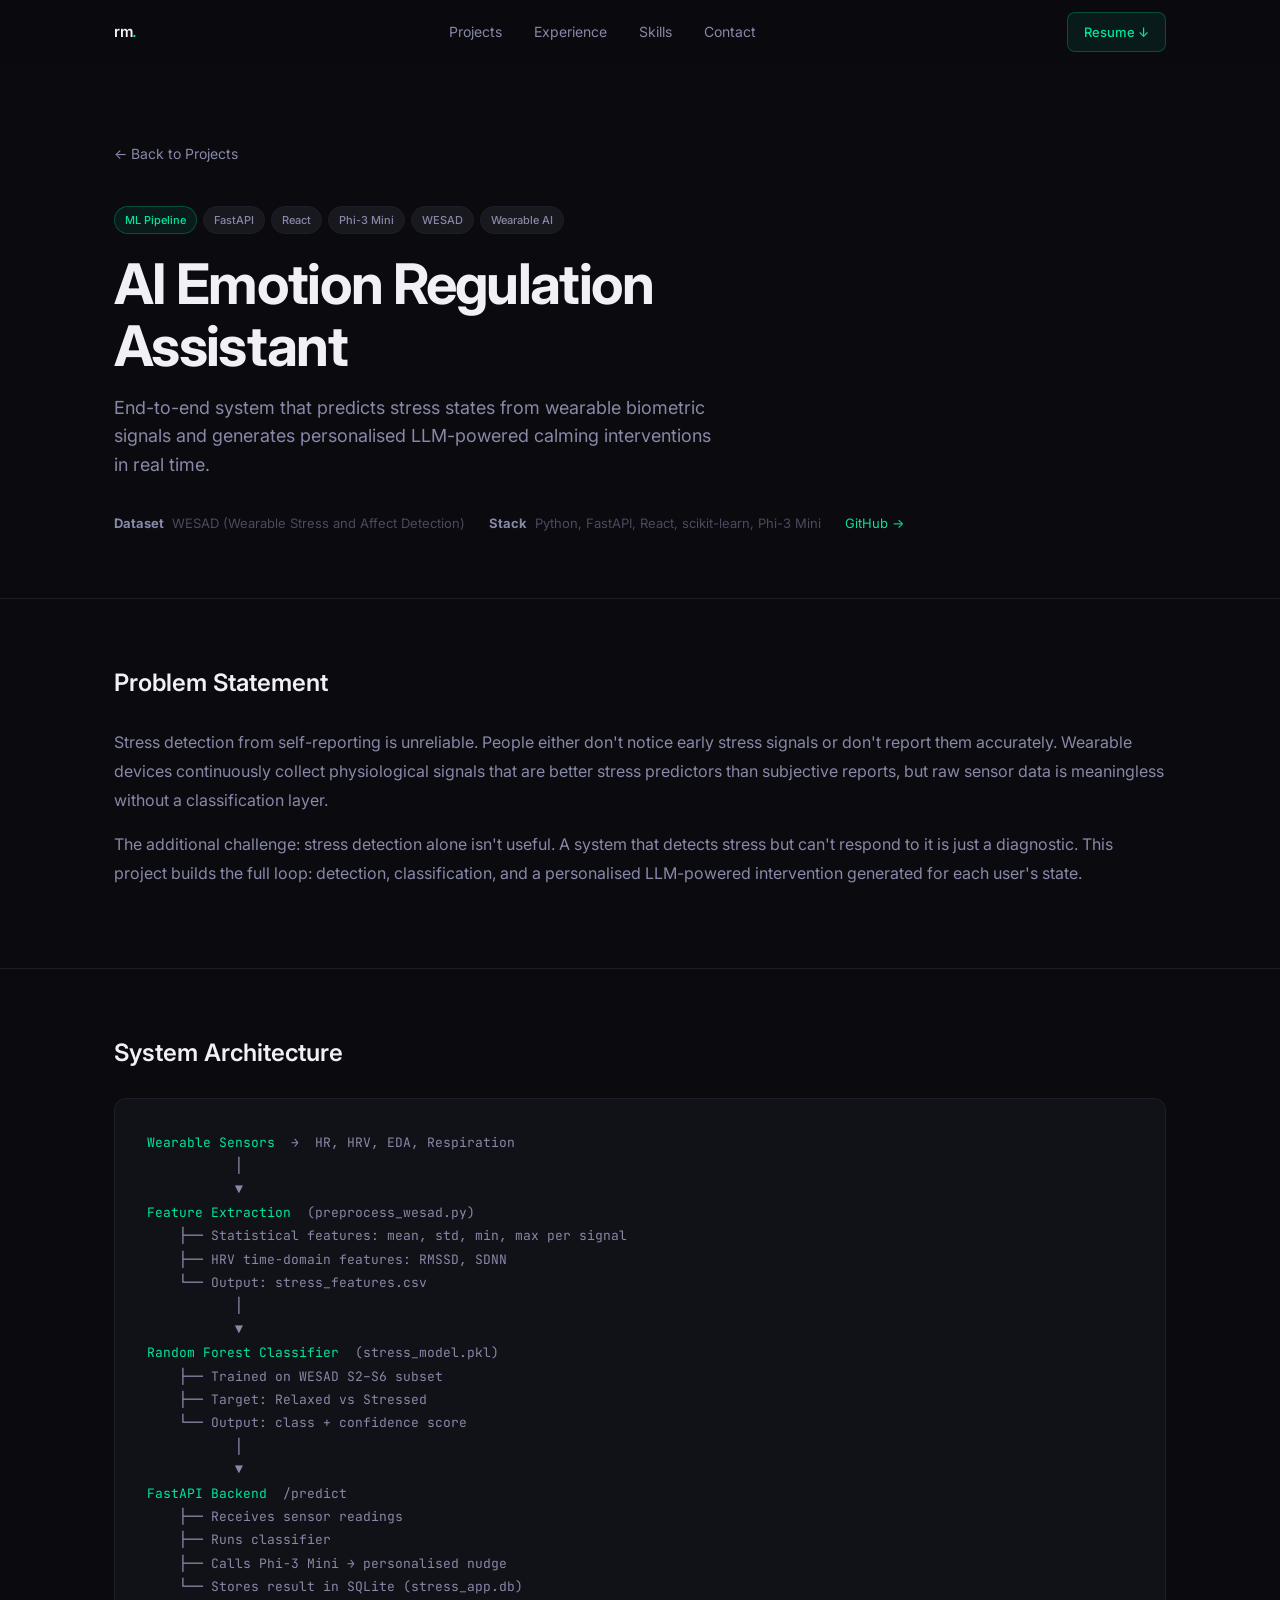
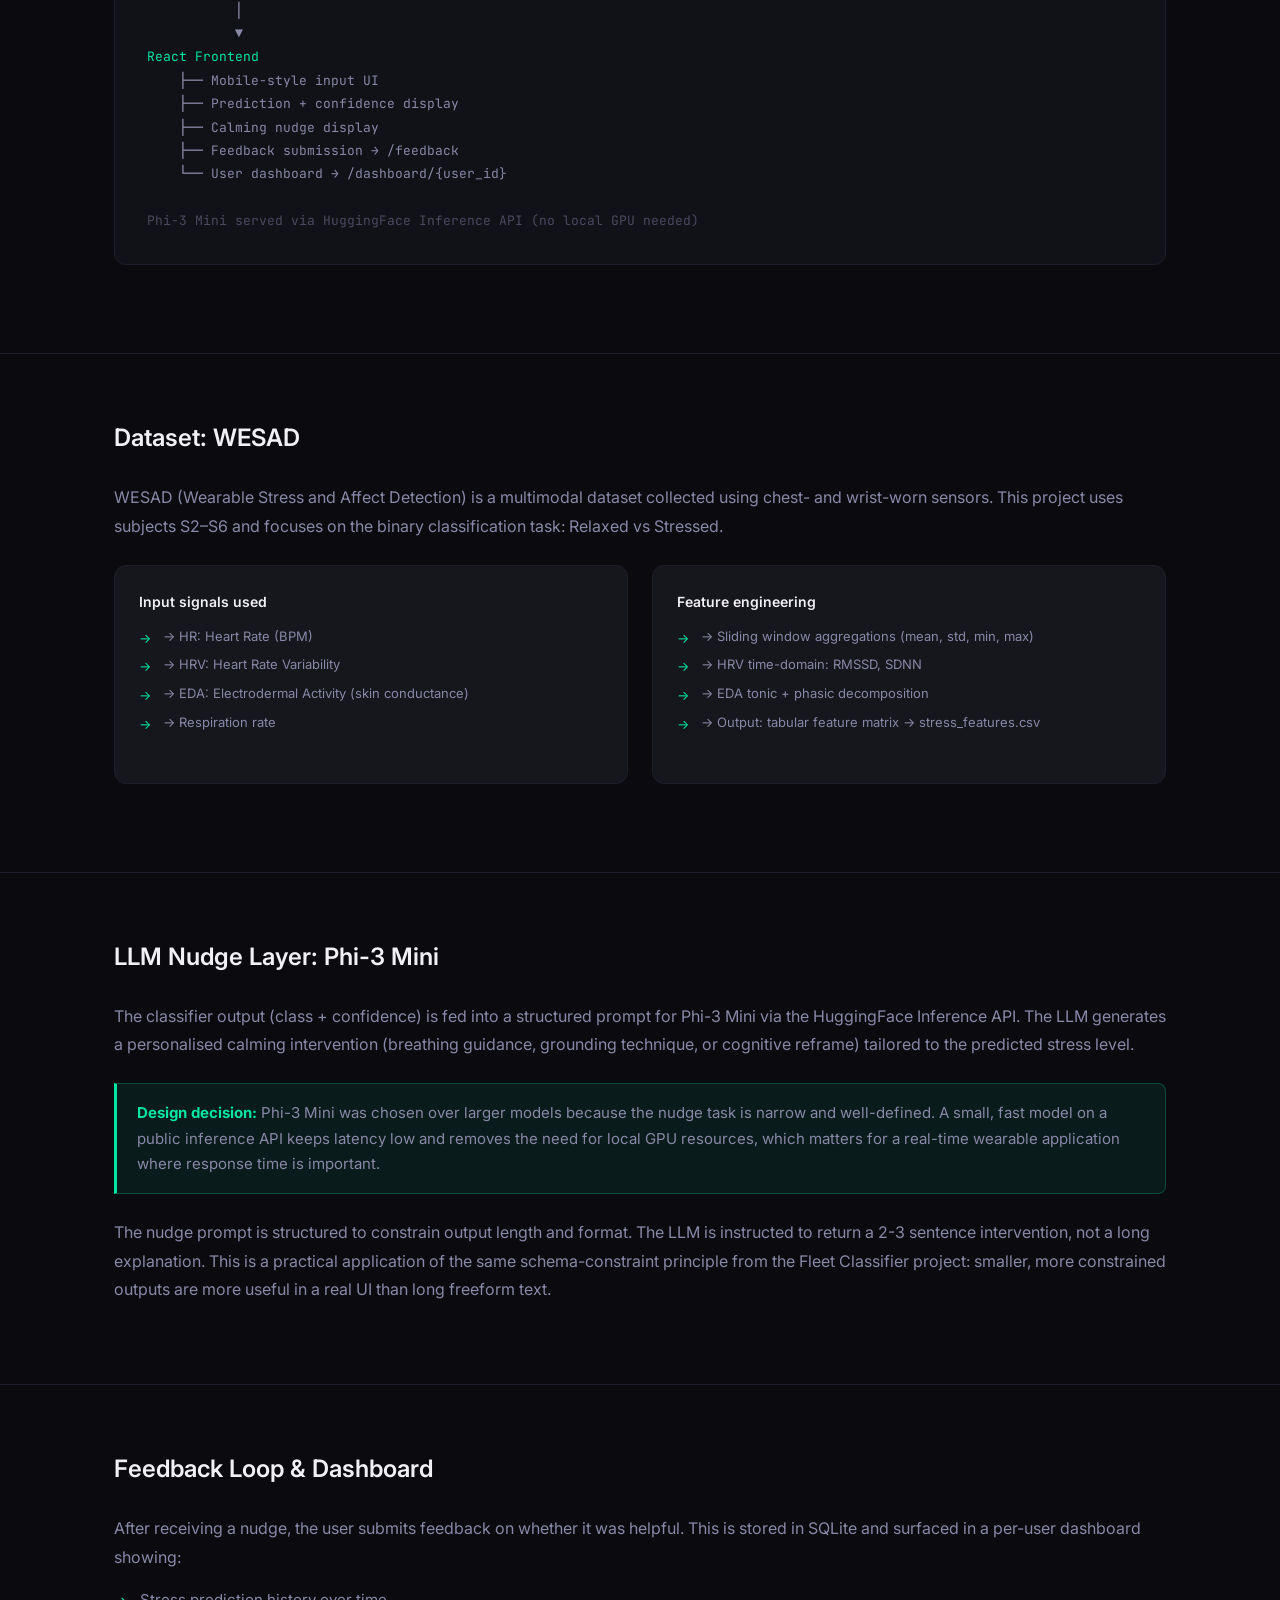
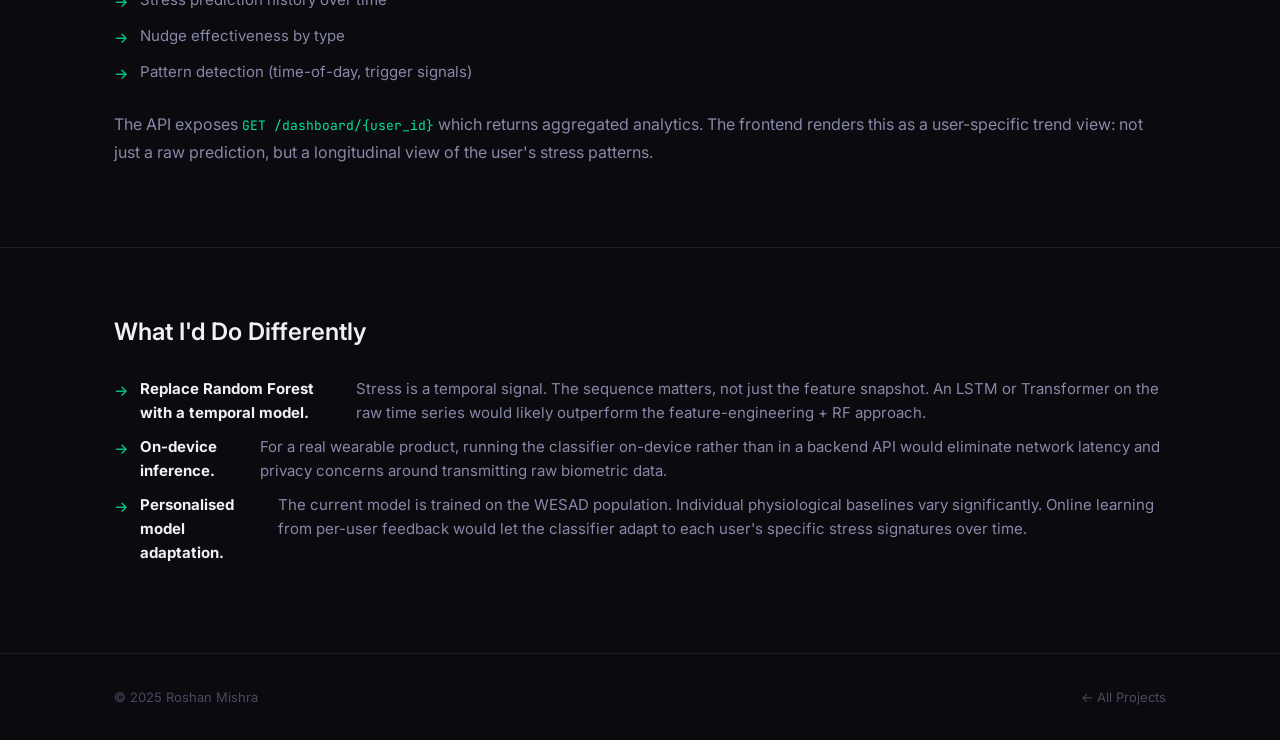
==== projects/emotion-regulation.html @ bee2caea "Add files via upload" ====
<!DOCTYPE html>
<html lang="en">
<head>
  <meta charset="UTF-8" />
  <meta name="viewport" content="width=device-width, initial-scale=1.0" />
  <title>AI Emotion Regulation Assistant — Roshan Mishra</title>
  <link rel="preconnect" href="https://fonts.googleapis.com" />
  <link rel="preconnect" href="https://fonts.gstatic.com" crossorigin />
  <link href="https://fonts.googleapis.com/css2?family=Inter:wght@300;400;500;600;700&family=JetBrains+Mono:wght@400;500&display=swap" rel="stylesheet" />
  <link rel="stylesheet" href="../style.css" />
</head>
<body>

  <nav id="nav">
    <div class="container">
      <div class="nav-inner">
        <a href="../index.html" class="nav-logo">rm<span>.</span></a>
        <ul class="nav-links">
          <li><a href="../index.html#projects">Projects</a></li>
          <li><a href="../index.html#experience">Experience</a></li>
          <li><a href="../index.html#skills">Skills</a></li>
          <li><a href="../index.html#contact">Contact</a></li>
        </ul>
        <a href="../resume.pdf" class="nav-cta" target="_blank">Resume ↓</a>
        <button class="nav-mobile-toggle" id="nav-toggle" aria-label="Menu">&#9776;</button>
      </div>
    </div>
  </nav>

  <div class="project-detail-header">
    <div class="container">
      <a href="../index.html#projects" class="back-link">← Back to Projects</a>
      <div class="project-tags" style="margin-bottom: 20px;">
        <span class="tag accent">ML Pipeline</span>
        <span class="tag">FastAPI</span>
        <span class="tag">React</span>
        <span class="tag">Phi-3 Mini</span>
        <span class="tag">WESAD</span>
        <span class="tag">Wearable AI</span>
      </div>
      <h1 class="project-detail-title">AI Emotion Regulation<br />Assistant</h1>
      <p class="project-detail-subtitle">End-to-end system that predicts stress states from wearable biometric signals and generates personalised LLM-powered calming interventions in real time.</p>
      <div class="project-meta-row">
        <div class="project-meta-item">
          <strong>Dataset</strong> WESAD (Wearable Stress and Affect Detection)
        </div>
        <div class="project-meta-item">
          <strong>Stack</strong> Python, FastAPI, React, scikit-learn, Phi-3 Mini
        </div>
        <div class="project-meta-item">
          <a href="https://github.com/RoshanMishra0" target="_blank" rel="noopener" style="color: var(--accent);">GitHub →</a>
        </div>
      </div>
    </div>
  </div>

  <!-- PROBLEM -->
  <div class="content-section">
    <div class="container">
      <h2>Problem Statement</h2>
      <p>Stress detection from self-reporting is unreliable. People either don't notice early stress signals or don't report them accurately. Wearable devices continuously collect physiological signals that are better stress predictors than subjective reports, but raw sensor data is meaningless without a classification layer.</p>
      <p>The additional challenge: stress detection alone isn't useful. A system that detects stress but can't respond to it is just a diagnostic. This project builds the full loop: detection, classification, and a personalised LLM-powered intervention generated for each user's state.</p>
    </div>
  </div>

  <!-- ARCHITECTURE -->
  <div class="content-section">
    <div class="container">
      <h2>System Architecture</h2>

      <div class="arch-diagram"><span class="arch-accent">Wearable Sensors</span>  →  HR, HRV, EDA, Respiration
           │
           ▼
<span class="arch-accent">Feature Extraction</span>  (preprocess_wesad.py)
    ├── Statistical features: mean, std, min, max per signal
    ├── HRV time-domain features: RMSSD, SDNN
    └── Output: stress_features.csv
           │
           ▼
<span class="arch-accent">Random Forest Classifier</span>  (stress_model.pkl)
    ├── Trained on WESAD S2–S6 subset
    ├── Target: Relaxed vs Stressed
    └── Output: class + confidence score
           │
           ▼
<span class="arch-accent">FastAPI Backend</span>  /predict
    ├── Receives sensor readings
    ├── Runs classifier
    ├── Calls Phi-3 Mini → personalised nudge
    └── Stores result in SQLite (stress_app.db)
           │
           ▼
<span class="arch-accent">React Frontend</span>
    ├── Mobile-style input UI
    ├── Prediction + confidence display
    ├── Calming nudge display
    ├── Feedback submission → /feedback
    └── User dashboard → /dashboard/{user_id}

<span class="arch-dim">Phi-3 Mini served via HuggingFace Inference API (no local GPU needed)</span></div>
    </div>
  </div>

  <!-- DATASET -->
  <div class="content-section">
    <div class="container">
      <h2>Dataset: WESAD</h2>
      <p>WESAD (Wearable Stress and Affect Detection) is a multimodal dataset collected using chest- and wrist-worn sensors. This project uses subjects S2–S6 and focuses on the binary classification task: Relaxed vs Stressed.</p>

      <div class="two-col">
        <div class="info-card">
          <h4>Input signals used</h4>
          <ul style="list-style: none; display: flex; flex-direction: column; gap: 6px;">
            <li style="font-size: 13px; color: var(--text-secondary);">→ HR: Heart Rate (BPM)</li>
            <li style="font-size: 13px; color: var(--text-secondary);">→ HRV: Heart Rate Variability</li>
            <li style="font-size: 13px; color: var(--text-secondary);">→ EDA: Electrodermal Activity (skin conductance)</li>
            <li style="font-size: 13px; color: var(--text-secondary);">→ Respiration rate</li>
          </ul>
        </div>
        <div class="info-card">
          <h4>Feature engineering</h4>
          <ul style="list-style: none; display: flex; flex-direction: column; gap: 6px;">
            <li style="font-size: 13px; color: var(--text-secondary);">→ Sliding window aggregations (mean, std, min, max)</li>
            <li style="font-size: 13px; color: var(--text-secondary);">→ HRV time-domain: RMSSD, SDNN</li>
            <li style="font-size: 13px; color: var(--text-secondary);">→ EDA tonic + phasic decomposition</li>
            <li style="font-size: 13px; color: var(--text-secondary);">→ Output: tabular feature matrix → stress_features.csv</li>
          </ul>
        </div>
      </div>
    </div>
  </div>

  <!-- LLM NUDGE LAYER -->
  <div class="content-section">
    <div class="container">
      <h2>LLM Nudge Layer: Phi-3 Mini</h2>
      <p>The classifier output (class + confidence) is fed into a structured prompt for Phi-3 Mini via the HuggingFace Inference API. The LLM generates a personalised calming intervention (breathing guidance, grounding technique, or cognitive reframe) tailored to the predicted stress level.</p>

      <div class="callout">
        <strong>Design decision:</strong> Phi-3 Mini was chosen over larger models because the nudge task is narrow and well-defined. A small, fast model on a public inference API keeps latency low and removes the need for local GPU resources, which matters for a real-time wearable application where response time is important.
      </div>

      <p>The nudge prompt is structured to constrain output length and format. The LLM is instructed to return a 2-3 sentence intervention, not a long explanation. This is a practical application of the same schema-constraint principle from the Fleet Classifier project: smaller, more constrained outputs are more useful in a real UI than long freeform text.</p>
    </div>
  </div>

  <!-- FEEDBACK LOOP -->
  <div class="content-section">
    <div class="container">
      <h2>Feedback Loop & Dashboard</h2>
      <p>After receiving a nudge, the user submits feedback on whether it was helpful. This is stored in SQLite and surfaced in a per-user dashboard showing:</p>
      <ul>
        <li>Stress prediction history over time</li>
        <li>Nudge effectiveness by type</li>
        <li>Pattern detection (time-of-day, trigger signals)</li>
      </ul>
      <p>The API exposes <code style="font-family: var(--font-mono); font-size: 13px; color: var(--accent);">GET /dashboard/{user_id}</code> which returns aggregated analytics. The frontend renders this as a user-specific trend view: not just a raw prediction, but a longitudinal view of the user's stress patterns.</p>
    </div>
  </div>

  <!-- WHAT I'D DO DIFFERENTLY -->
  <div class="content-section">
    <div class="container">
      <h2>What I'd Do Differently</h2>
      <ul>
        <li><strong style="color: var(--text-primary);">Replace Random Forest with a temporal model.</strong> Stress is a temporal signal. The sequence matters, not just the feature snapshot. An LSTM or Transformer on the raw time series would likely outperform the feature-engineering + RF approach.</li>
        <li><strong style="color: var(--text-primary);">On-device inference.</strong> For a real wearable product, running the classifier on-device rather than in a backend API would eliminate network latency and privacy concerns around transmitting raw biometric data.</li>
        <li><strong style="color: var(--text-primary);">Personalised model adaptation.</strong> The current model is trained on the WESAD population. Individual physiological baselines vary significantly. Online learning from per-user feedback would let the classifier adapt to each user's specific stress signatures over time.</li>
      </ul>
    </div>
  </div>

  <footer>
    <div class="container">
      <div class="footer-inner">
        <span class="footer-copy">© 2025 Roshan Mishra</span>
        <a href="../index.html#projects" style="color: var(--text-muted); font-size: 13px;">← All Projects</a>
      </div>
    </div>
  </footer>

  <script src="../app.js"></script>
</body>
</html>
---- style.css ----
:root {
  --bg: #0a0a0f;
  --bg-surface: #111118;
  --bg-elevated: #18181f;
  --bg-card: #16161d;
  --accent: #00e5a0;
  --accent-dim: rgba(0, 229, 160, 0.08);
  --accent-border: rgba(0, 229, 160, 0.25);
  --accent-glow: rgba(0, 229, 160, 0.15);
  --text-primary: #f0f0f5;
  --text-secondary: #8888a8;
  --text-muted: #4a4a60;
  --border: #1e1e2a;
  --border-hover: #2e2e3e;
  --font-sans: 'Inter', system-ui, -apple-system, sans-serif;
  --font-mono: 'JetBrains Mono', 'Fira Code', 'Courier New', monospace;
  --radius: 8px;
  --radius-lg: 12px;
  --transition: 200ms ease;
}

*, *::before, *::after { box-sizing: border-box; margin: 0; padding: 0; }

html { scroll-behavior: smooth; }

body {
  background: var(--bg);
  color: var(--text-primary);
  font-family: var(--font-sans);
  font-size: 16px;
  line-height: 1.7;
  -webkit-font-smoothing: antialiased;
}

a { color: var(--accent); text-decoration: none; transition: opacity var(--transition); }
a:hover { opacity: 0.8; }

img { max-width: 100%; display: block; }

.container {
  max-width: 1100px;
  margin: 0 auto;
  padding: 0 24px;
}

.section { padding: 96px 0; }
.section-label {
  font-size: 12px;
  font-weight: 500;
  letter-spacing: 0.12em;
  text-transform: uppercase;
  color: var(--accent);
  margin-bottom: 12px;
}
.section-title {
  font-size: clamp(28px, 4vw, 40px);
  font-weight: 600;
  color: var(--text-primary);
  line-height: 1.2;
  margin-bottom: 16px;
}
.section-subtitle {
  font-size: 17px;
  color: var(--text-secondary);
  max-width: 580px;
  line-height: 1.7;
}

/* ── NAV ── */
#nav {
  position: fixed;
  top: 0;
  left: 0;
  right: 0;
  z-index: 100;
  background: rgba(10, 10, 15, 0.85);
  backdrop-filter: blur(12px);
  -webkit-backdrop-filter: blur(12px);
  border-bottom: 1px solid transparent;
  transition: border-color var(--transition);
}
#nav.scrolled { border-bottom-color: var(--border); }
.nav-inner {
  display: flex;
  align-items: center;
  justify-content: space-between;
  height: 64px;
}
.nav-logo {
  font-size: 15px;
  font-weight: 600;
  color: var(--text-primary);
  text-decoration: none;
  letter-spacing: -0.02em;
}
.nav-logo span { color: var(--accent); }
.nav-links {
  display: flex;
  align-items: center;
  gap: 32px;
  list-style: none;
}
.nav-links a {
  font-size: 14px;
  color: var(--text-secondary);
  text-decoration: none;
  transition: color var(--transition);
}
.nav-links a:hover { color: var(--text-primary); opacity: 1; }
.nav-cta {
  font-size: 13px;
  font-weight: 500;
  padding: 8px 16px;
  border: 1px solid var(--accent-border);
  border-radius: var(--radius);
  color: var(--accent);
  background: var(--accent-dim);
  transition: all var(--transition);
  text-decoration: none;
}
.nav-cta:hover { background: rgba(0, 229, 160, 0.15); opacity: 1; }
.nav-mobile-toggle { display: none; background: none; border: none; cursor: pointer; color: var(--text-primary); }

/* ── HERO ── */
#hero {
  padding: 160px 0 96px;
  position: relative;
  overflow: hidden;
}
#hero::before {
  content: '';
  position: absolute;
  top: -200px;
  right: -200px;
  width: 600px;
  height: 600px;
  background: radial-gradient(circle, rgba(0, 229, 160, 0.06) 0%, transparent 70%);
  pointer-events: none;
}
.hero-badge {
  display: inline-flex;
  align-items: center;
  gap: 8px;
  padding: 6px 14px;
  border: 1px solid var(--accent-border);
  border-radius: 100px;
  font-size: 13px;
  color: var(--accent);
  background: var(--accent-dim);
  margin-bottom: 28px;
}
.hero-badge::before {
  content: '';
  width: 6px;
  height: 6px;
  border-radius: 50%;
  background: var(--accent);
  animation: pulse 2s infinite;
}
@keyframes pulse {
  0%, 100% { opacity: 1; }
  50% { opacity: 0.4; }
}
.hero-title {
  font-size: clamp(40px, 6vw, 72px);
  font-weight: 700;
  letter-spacing: -0.03em;
  line-height: 1.05;
  margin-bottom: 24px;
  color: var(--text-primary);
}
.hero-title .accent { color: var(--accent); }
.hero-subtitle {
  font-size: clamp(17px, 2.5vw, 20px);
  color: var(--text-secondary);
  max-width: 600px;
  line-height: 1.6;
  margin-bottom: 40px;
}
.hero-actions {
  display: flex;
  gap: 16px;
  flex-wrap: wrap;
  margin-bottom: 64px;
}
.btn-primary {
  display: inline-flex;
  align-items: center;
  gap: 8px;
  padding: 12px 24px;
  background: var(--accent);
  color: #0a0a0f;
  font-size: 15px;
  font-weight: 600;
  border-radius: var(--radius);
  text-decoration: none;
  transition: all var(--transition);
}
.btn-primary:hover { opacity: 0.9; transform: translateY(-1px); }
.btn-secondary {
  display: inline-flex;
  align-items: center;
  gap: 8px;
  padding: 12px 24px;
  border: 1px solid var(--border-hover);
  color: var(--text-primary);
  font-size: 15px;
  font-weight: 500;
  border-radius: var(--radius);
  text-decoration: none;
  transition: all var(--transition);
}
.btn-secondary:hover { border-color: var(--text-muted); opacity: 1; }

.hero-stats {
  display: grid;
  grid-template-columns: repeat(3, 1fr);
  gap: 1px;
  background: var(--border);
  border: 1px solid var(--border);
  border-radius: var(--radius-lg);
  overflow: hidden;
  max-width: 640px;
}
.hero-stat {
  background: var(--bg-surface);
  padding: 24px 28px;
}
.hero-stat-number {
  font-size: 32px;
  font-weight: 700;
  letter-spacing: -0.03em;
  color: var(--accent);
  font-family: var(--font-mono);
  line-height: 1;
  margin-bottom: 6px;
}
.hero-stat-label {
  font-size: 12px;
  color: var(--text-muted);
  text-transform: uppercase;
  letter-spacing: 0.08em;
}

/* ── PROJECTS ── */
#projects { border-top: 1px solid var(--border); }
.projects-grid {
  display: grid;
  grid-template-columns: repeat(auto-fit, minmax(320px, 1fr));
  gap: 1px;
  background: var(--border);
  border: 1px solid var(--border);
  border-radius: var(--radius-lg);
  overflow: hidden;
  margin-top: 48px;
}
.project-card {
  background: var(--bg-card);
  padding: 32px;
  display: flex;
  flex-direction: column;
  gap: 20px;
  transition: background var(--transition);
  position: relative;
  text-decoration: none;
  color: inherit;
}
.project-card:hover { background: var(--bg-elevated); }
.project-card::after {
  content: '↗';
  position: absolute;
  top: 28px;
  right: 28px;
  font-size: 18px;
  color: var(--text-muted);
  transition: all var(--transition);
}
.project-card:hover::after { color: var(--accent); transform: translate(2px, -2px); }

.project-number {
  font-size: 12px;
  font-family: var(--font-mono);
  color: var(--text-muted);
}
.project-name {
  font-size: 20px;
  font-weight: 600;
  color: var(--text-primary);
  line-height: 1.3;
  padding-right: 32px;
}
.project-desc {
  font-size: 14px;
  color: var(--text-secondary);
  line-height: 1.6;
  flex: 1;
}
.project-metrics {
  display: flex;
  flex-direction: column;
  gap: 8px;
}
.metric-row {
  display: flex;
  justify-content: space-between;
  align-items: center;
  padding: 8px 12px;
  background: var(--bg-surface);
  border-radius: var(--radius);
  border: 1px solid var(--border);
}
.metric-label { font-size: 12px; color: var(--text-muted); }
.metric-value {
  font-size: 14px;
  font-weight: 600;
  font-family: var(--font-mono);
  color: var(--accent);
}
.project-tags {
  display: flex;
  flex-wrap: wrap;
  gap: 6px;
}
.tag {
  font-size: 11px;
  font-weight: 500;
  padding: 4px 10px;
  border-radius: 100px;
  background: var(--bg-elevated);
  border: 1px solid var(--border);
  color: var(--text-secondary);
}
.tag.accent {
  background: var(--accent-dim);
  border-color: var(--accent-border);
  color: var(--accent);
}

/* ── EXPERIENCE ── */
#experience { border-top: 1px solid var(--border); }
.timeline {
  margin-top: 48px;
  display: flex;
  flex-direction: column;
  gap: 0;
  position: relative;
}
.timeline::before {
  content: '';
  position: absolute;
  left: 20px;
  top: 8px;
  bottom: 8px;
  width: 1px;
  background: var(--border);
}
.timeline-item {
  display: grid;
  grid-template-columns: 42px 1fr;
  gap: 20px;
  padding-bottom: 48px;
}
.timeline-item:last-child { padding-bottom: 0; }
.timeline-dot {
  width: 8px;
  height: 8px;
  border-radius: 50%;
  background: var(--accent);
  margin-top: 8px;
  margin-left: 16px;
  position: relative;
  z-index: 1;
  flex-shrink: 0;
}
.timeline-dot.muted {
  background: var(--text-muted);
}
.timeline-content {}
.timeline-period {
  font-size: 12px;
  font-family: var(--font-mono);
  color: var(--text-muted);
  margin-bottom: 6px;
}
.timeline-role {
  font-size: 18px;
  font-weight: 600;
  color: var(--text-primary);
  margin-bottom: 4px;
}
.timeline-company {
  font-size: 14px;
  color: var(--accent);
  margin-bottom: 16px;
}
.timeline-body {
  font-size: 14px;
  color: var(--text-secondary);
  line-height: 1.7;
}
.timeline-body ul {
  list-style: none;
  display: flex;
  flex-direction: column;
  gap: 8px;
}
.timeline-body ul li::before {
  content: '→';
  margin-right: 10px;
  color: var(--text-muted);
}
.confidential-note {
  display: inline-flex;
  align-items: center;
  gap: 6px;
  margin-top: 12px;
  font-size: 12px;
  color: var(--text-muted);
  padding: 6px 12px;
  border: 1px solid var(--border);
  border-radius: 100px;
  background: var(--bg-surface);
}

/* ── SKILLS ── */
#skills { border-top: 1px solid var(--border); }
.skills-grid {
  display: grid;
  grid-template-columns: repeat(auto-fit, minmax(240px, 1fr));
  gap: 24px;
  margin-top: 48px;
}
.skill-group {
  background: var(--bg-card);
  border: 1px solid var(--border);
  border-radius: var(--radius-lg);
  padding: 24px;
}
.skill-group-title {
  font-size: 12px;
  font-weight: 600;
  letter-spacing: 0.1em;
  text-transform: uppercase;
  color: var(--accent);
  margin-bottom: 16px;
  padding-bottom: 12px;
  border-bottom: 1px solid var(--border);
}
.skill-tags {
  display: flex;
  flex-wrap: wrap;
  gap: 8px;
}
.skill-tag {
  font-size: 13px;
  padding: 5px 12px;
  border-radius: 100px;
  background: var(--bg-elevated);
  border: 1px solid var(--border);
  color: var(--text-secondary);
}
.skill-tag.strong {
  color: var(--text-primary);
  border-color: var(--border-hover);
}

/* ── BLOG ── */
#blog { border-top: 1px solid var(--border); }
.blog-grid {
  display: grid;
  grid-template-columns: repeat(auto-fit, minmax(300px, 1fr));
  gap: 1px;
  background: var(--border);
  border: 1px solid var(--border);
  border-radius: var(--radius-lg);
  overflow: hidden;
  margin-top: 48px;
}
.blog-card {
  background: var(--bg-card);
  padding: 28px;
  display: flex;
  flex-direction: column;
  gap: 12px;
  transition: background var(--transition);
}
.blog-card:hover { background: var(--bg-elevated); }
.blog-tag {
  font-size: 11px;
  font-weight: 600;
  letter-spacing: 0.1em;
  text-transform: uppercase;
  color: var(--accent);
}
.blog-title {
  font-size: 17px;
  font-weight: 600;
  color: var(--text-primary);
  line-height: 1.4;
}
.blog-summary {
  font-size: 13px;
  color: var(--text-secondary);
  line-height: 1.6;
  flex: 1;
}
.blog-meta {
  font-size: 12px;
  color: var(--text-muted);
  font-family: var(--font-mono);
}
.blog-coming-soon {
  font-size: 11px;
  padding: 4px 10px;
  border-radius: 100px;
  background: rgba(255, 180, 0, 0.08);
  border: 1px solid rgba(255, 180, 0, 0.2);
  color: #ffa500;
  width: fit-content;
}

/* ── CONTACT ── */
#contact { border-top: 1px solid var(--border); }
.contact-grid {
  display: grid;
  grid-template-columns: 1fr 1fr;
  gap: 64px;
  margin-top: 48px;
}
.contact-links {
  display: flex;
  flex-direction: column;
  gap: 16px;
  margin-top: 24px;
}
.contact-link {
  display: flex;
  align-items: center;
  gap: 14px;
  padding: 16px 20px;
  background: var(--bg-card);
  border: 1px solid var(--border);
  border-radius: var(--radius-lg);
  color: var(--text-primary);
  text-decoration: none;
  transition: all var(--transition);
}
.contact-link:hover { border-color: var(--accent-border); background: var(--bg-elevated); opacity: 1; }
.contact-link-icon {
  width: 36px;
  height: 36px;
  border-radius: var(--radius);
  background: var(--accent-dim);
  border: 1px solid var(--accent-border);
  display: flex;
  align-items: center;
  justify-content: center;
  font-size: 16px;
  flex-shrink: 0;
}
.contact-link-text { display: flex; flex-direction: column; gap: 2px; }
.contact-link-label { font-size: 12px; color: var(--text-muted); }
.contact-link-value { font-size: 14px; font-weight: 500; }

.availability-card {
  background: var(--bg-card);
  border: 1px solid var(--border);
  border-radius: var(--radius-lg);
  padding: 28px;
  height: fit-content;
}
.availability-title {
  font-size: 16px;
  font-weight: 600;
  color: var(--text-primary);
  margin-bottom: 8px;
}
.availability-body {
  font-size: 14px;
  color: var(--text-secondary);
  line-height: 1.7;
  margin-bottom: 20px;
}
.role-tags { display: flex; flex-wrap: wrap; gap: 8px; }

/* ── FOOTER ── */
footer {
  border-top: 1px solid var(--border);
  padding: 32px 0;
}
.footer-inner {
  display: flex;
  justify-content: space-between;
  align-items: center;
}
.footer-copy { font-size: 13px; color: var(--text-muted); }

/* ── PROJECT DETAIL PAGES ── */
.project-detail-header {
  padding: 140px 0 64px;
}
.back-link {
  display: inline-flex;
  align-items: center;
  gap: 8px;
  font-size: 14px;
  color: var(--text-secondary);
  text-decoration: none;
  margin-bottom: 40px;
  transition: color var(--transition);
}
.back-link:hover { color: var(--accent); opacity: 1; }
.project-detail-title {
  font-size: clamp(32px, 5vw, 56px);
  font-weight: 700;
  letter-spacing: -0.03em;
  color: var(--text-primary);
  line-height: 1.1;
  margin-bottom: 16px;
}
.project-detail-subtitle {
  font-size: 18px;
  color: var(--text-secondary);
  max-width: 600px;
  line-height: 1.6;
  margin-bottom: 32px;
}
.project-meta-row {
  display: flex;
  gap: 24px;
  flex-wrap: wrap;
  align-items: center;
}
.project-meta-item {
  display: flex;
  align-items: center;
  gap: 8px;
  font-size: 13px;
  color: var(--text-muted);
}
.project-meta-item strong { color: var(--text-secondary); }

.content-section {
  padding: 64px 0;
  border-top: 1px solid var(--border);
}
.content-section h2 {
  font-size: 24px;
  font-weight: 600;
  color: var(--text-primary);
  margin-bottom: 24px;
}
.content-section h3 {
  font-size: 18px;
  font-weight: 600;
  color: var(--text-primary);
  margin-bottom: 16px;
  margin-top: 32px;
}
.content-section p {
  font-size: 16px;
  color: var(--text-secondary);
  line-height: 1.8;
  margin-bottom: 16px;
}
.content-section ul {
  list-style: none;
  display: flex;
  flex-direction: column;
  gap: 10px;
  margin-bottom: 24px;
}
.content-section ul li {
  display: flex;
  gap: 12px;
  font-size: 15px;
  color: var(--text-secondary);
  line-height: 1.6;
}
.content-section ul li::before {
  content: '→';
  color: var(--accent);
  flex-shrink: 0;
  margin-top: 2px;
}

.arch-diagram {
  background: var(--bg-surface);
  border: 1px solid var(--border);
  border-radius: var(--radius-lg);
  padding: 32px;
  font-family: var(--font-mono);
  font-size: 13px;
  color: var(--text-secondary);
  line-height: 1.8;
  overflow-x: auto;
  margin: 24px 0;
  white-space: pre;
}
.arch-diagram .arch-accent { color: var(--accent); }
.arch-diagram .arch-dim { color: var(--text-muted); }

.metrics-table {
  width: 100%;
  border-collapse: separate;
  border-spacing: 0;
  border: 1px solid var(--border);
  border-radius: var(--radius-lg);
  overflow: hidden;
  margin: 24px 0;
  font-size: 14px;
}
.metrics-table th {
  background: var(--bg-surface);
  padding: 12px 16px;
  text-align: left;
  font-size: 12px;
  font-weight: 600;
  letter-spacing: 0.08em;
  text-transform: uppercase;
  color: var(--text-muted);
  border-bottom: 1px solid var(--border);
}
.metrics-table td {
  padding: 14px 16px;
  border-bottom: 1px solid var(--border);
  color: var(--text-secondary);
}
.metrics-table tr:last-child td { border-bottom: none; }
.metrics-table .winner { color: var(--accent); font-weight: 600; font-family: var(--font-mono); }
.metrics-table .loser { color: var(--text-muted); font-family: var(--font-mono); }

.callout {
  background: var(--accent-dim);
  border: 1px solid var(--accent-border);
  border-left: 3px solid var(--accent);
  border-radius: 0 var(--radius) var(--radius) 0;
  padding: 16px 20px;
  margin: 24px 0;
  font-size: 15px;
  color: var(--text-secondary);
  line-height: 1.7;
}
.callout strong { color: var(--accent); }

.code-block {
  background: var(--bg-surface);
  border: 1px solid var(--border);
  border-radius: var(--radius-lg);
  padding: 24px;
  font-family: var(--font-mono);
  font-size: 13px;
  color: var(--text-secondary);
  line-height: 1.7;
  overflow-x: auto;
  margin: 24px 0;
}
.code-block .kw { color: #c792ea; }
.code-block .str { color: #c3e88d; }
.code-block .cmt { color: var(--text-muted); }
.code-block .fn { color: #82aaff; }
.code-block .num { color: #f78c6c; }
.code-block .cls { color: var(--accent); }

.two-col {
  display: grid;
  grid-template-columns: 1fr 1fr;
  gap: 24px;
  margin: 24px 0;
}
.info-card {
  background: var(--bg-card);
  border: 1px solid var(--border);
  border-radius: var(--radius-lg);
  padding: 24px;
}
.info-card h4 {
  font-size: 14px;
  font-weight: 600;
  color: var(--text-primary);
  margin-bottom: 12px;
}
.info-card p, .info-card li {
  font-size: 13px;
  color: var(--text-secondary);
  line-height: 1.6;
}

/* ── RESPONSIVE ── */
@media (max-width: 768px) {
  .nav-links { display: none; }
  .nav-links.open { display: flex; flex-direction: column; position: absolute; top: 64px; left: 0; right: 0; background: var(--bg-surface); padding: 20px 24px; border-bottom: 1px solid var(--border); gap: 16px; }
  .nav-mobile-toggle { display: block; }
  #hero { padding: 120px 0 64px; }
  .hero-stats { grid-template-columns: 1fr; }
  .projects-grid { grid-template-columns: 1fr; }
  .contact-grid { grid-template-columns: 1fr; gap: 32px; }
  .two-col { grid-template-columns: 1fr; }
  .footer-inner { flex-direction: column; gap: 16px; text-align: center; }
}
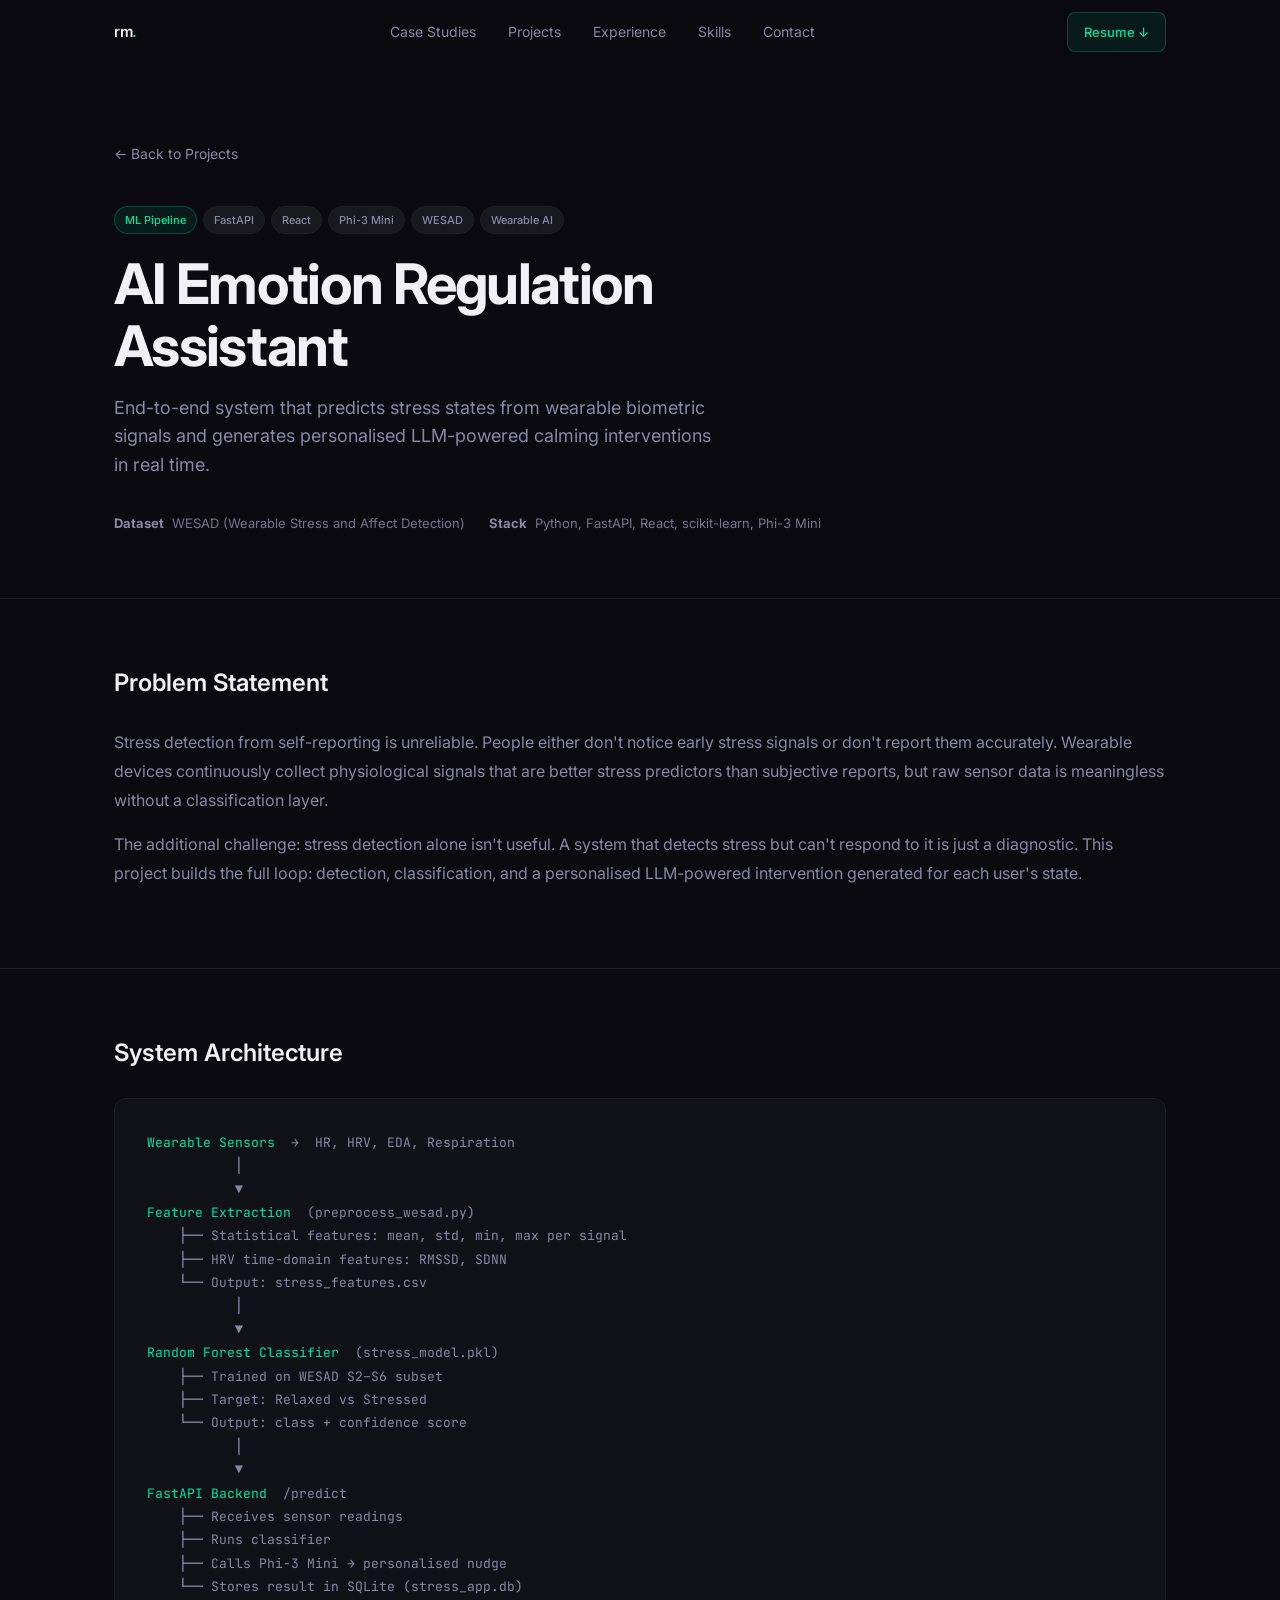
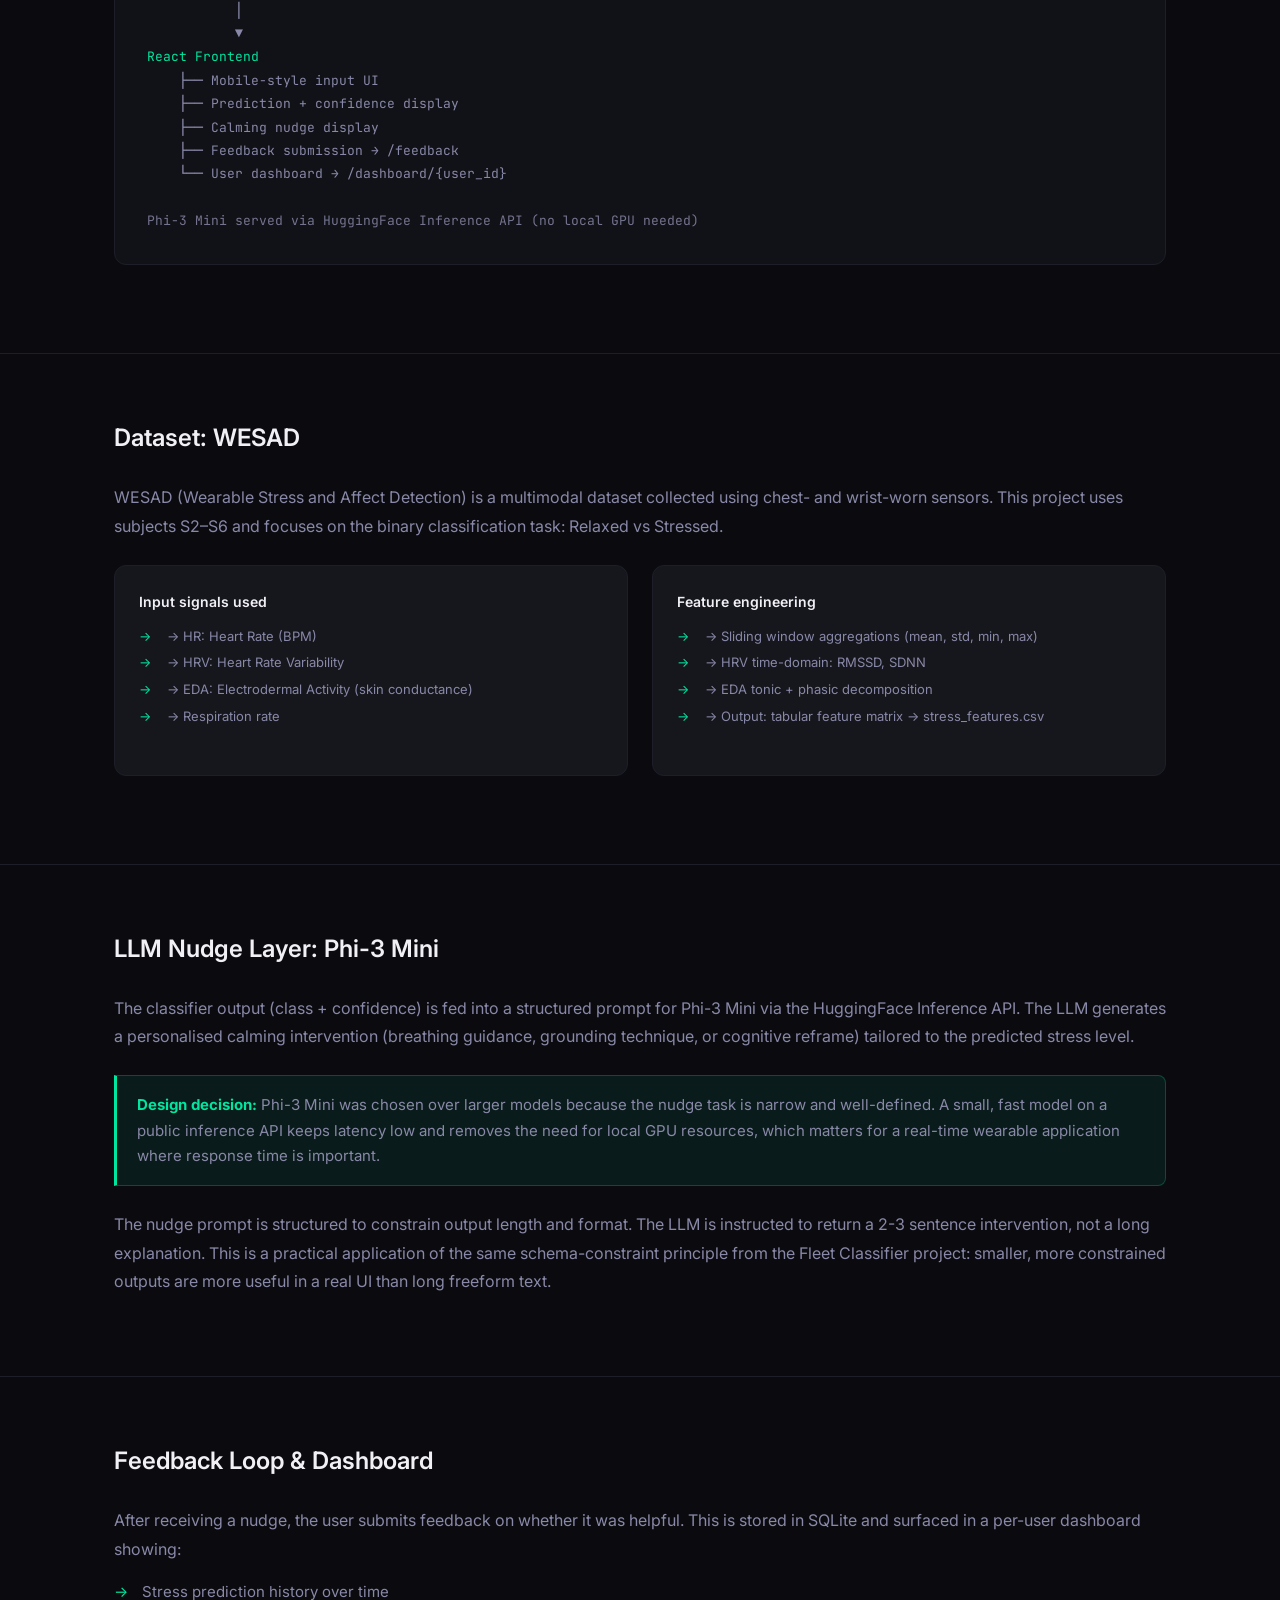
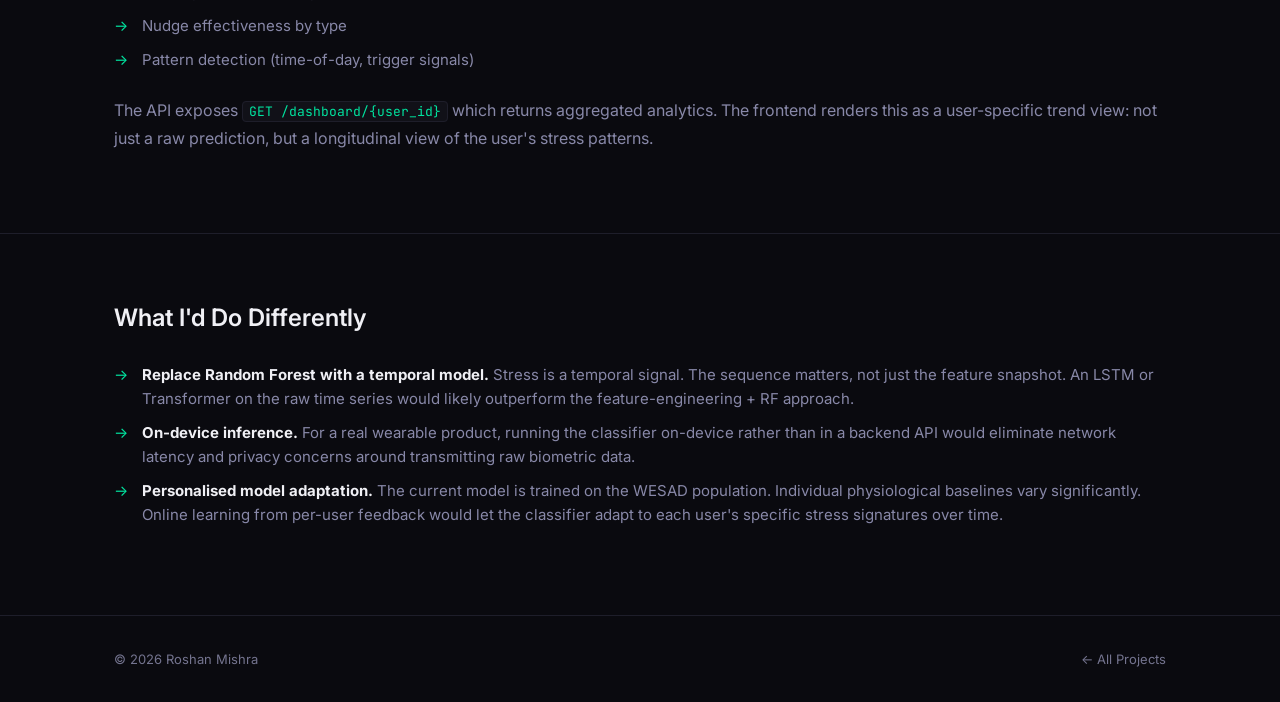
==== commit 3d2cd551: "Upgrade portfolio: case studies, updated projects, resume" ====
--- a/projects/emotion-regulation.html
+++ b/projects/emotion-regulation.html
@@ -16,12 +16,13 @@
       <div class="nav-inner">
         <a href="../index.html" class="nav-logo">rm<span>.</span></a>
         <ul class="nav-links">
+          <li><a href="../index.html#case-studies">Case Studies</a></li>
           <li><a href="../index.html#projects">Projects</a></li>
           <li><a href="../index.html#experience">Experience</a></li>
           <li><a href="../index.html#skills">Skills</a></li>
           <li><a href="../index.html#contact">Contact</a></li>
         </ul>
-        <a href="../resume.pdf" class="nav-cta" target="_blank">Resume ↓</a>
+        <a href="../resume.pdf" class="nav-cta" target="_blank" rel="noopener">Resume ↓</a>
         <button class="nav-mobile-toggle" id="nav-toggle" aria-label="Menu">&#9776;</button>
       </div>
     </div>
@@ -46,9 +47,6 @@
         </div>
         <div class="project-meta-item">
           <strong>Stack</strong> Python, FastAPI, React, scikit-learn, Phi-3 Mini
-        </div>
-        <div class="project-meta-item">
-          <a href="https://github.com/RoshanMishra0" target="_blank" rel="noopener" style="color: var(--accent);">GitHub →</a>
         </div>
       </div>
     </div>
@@ -173,7 +171,7 @@
   <footer>
     <div class="container">
       <div class="footer-inner">
-        <span class="footer-copy">© 2025 Roshan Mishra</span>
+        <span class="footer-copy">© 2026 Roshan Mishra</span>
         <a href="../index.html#projects" style="color: var(--text-muted); font-size: 13px;">← All Projects</a>
       </div>
     </div>
--- a/style.css
+++ b/style.css
@@ -9,7 +9,7 @@
   --accent-glow: rgba(0, 229, 160, 0.15);
   --text-primary: #f0f0f5;
   --text-secondary: #8888a8;
-  --text-muted: #4a4a60;
+  --text-muted: #74748f;
   --border: #1e1e2a;
   --border-hover: #2e2e3e;
   --font-sans: 'Inter', system-ui, -apple-system, sans-serif;
@@ -671,8 +671,9 @@
   margin-bottom: 24px;
 }
 .content-section ul li {
-  display: flex;
-  gap: 12px;
+  display: block;
+  position: relative;
+  padding-left: 28px;
   font-size: 15px;
   color: var(--text-secondary);
   line-height: 1.6;
@@ -680,8 +681,18 @@
 .content-section ul li::before {
   content: '→';
   color: var(--accent);
-  flex-shrink: 0;
-  margin-top: 2px;
+  position: absolute;
+  left: 0;
+  top: 0;
+}
+.content-section code {
+  font-family: var(--font-mono);
+  font-size: 0.9em;
+  color: var(--text-primary);
+  background: var(--bg-surface);
+  border: 1px solid var(--border);
+  border-radius: 4px;
+  padding: 1px 6px;
 }
 
 .arch-diagram {
@@ -754,6 +765,7 @@
   line-height: 1.7;
   overflow-x: auto;
   margin: 24px 0;
+  white-space: pre;
 }
 .code-block .kw { color: #c792ea; }
 .code-block .str { color: #c3e88d; }
@@ -785,6 +797,25 @@
   color: var(--text-secondary);
   line-height: 1.6;
 }
+
+/* ── ADDITIONS ── */
+.hero-badge.plain::before { display: none; }
+#case-studies { border-top: 1px solid var(--border); }
+.hero-stats { max-width: 860px; }
+a.hero-stat { text-decoration: none; display: block; transition: background var(--transition); }
+a.hero-stat:hover { background: var(--bg-elevated); opacity: 1; }
+.hero-stat-number { font-size: 26px; white-space: nowrap; }
+.hero-stat-label { line-height: 1.5; }
+.timeline-body a { white-space: nowrap; }
+.focus-list { list-style: none; display: flex; flex-direction: column; gap: 12px; }
+.focus-list li { font-size: 14px; color: var(--text-secondary); line-height: 1.6; padding-left: 16px; position: relative; }
+.focus-list li::before { content: ''; position: absolute; left: 0; top: 9px; width: 6px; height: 6px; border-radius: 50%; background: var(--accent); }
+.focus-list strong { color: var(--text-primary); font-weight: 600; }
+.demo-figure { margin: 24px 0; border: 1px solid var(--border); border-radius: var(--radius-lg); overflow: hidden; background: var(--bg-surface); }
+.demo-figure img { width: 100%; }
+.demo-figure figcaption { font-size: 13px; color: var(--text-muted); padding: 12px 16px; border-top: 1px solid var(--border); }
+.metrics-table td.num, .metrics-table th.num { font-family: var(--font-mono); }
+.note-small { font-size: 13px; color: var(--text-muted); }
 
 /* ── RESPONSIVE ── */
 @media (max-width: 768px) {
@@ -796,5 +827,7 @@
   .projects-grid { grid-template-columns: 1fr; }
   .contact-grid { grid-template-columns: 1fr; gap: 32px; }
   .two-col { grid-template-columns: 1fr; }
+  .hero-stat-number { font-size: 24px; }
+  .metrics-table { display: block; overflow-x: auto; }
   .footer-inner { flex-direction: column; gap: 16px; text-align: center; }
 }
